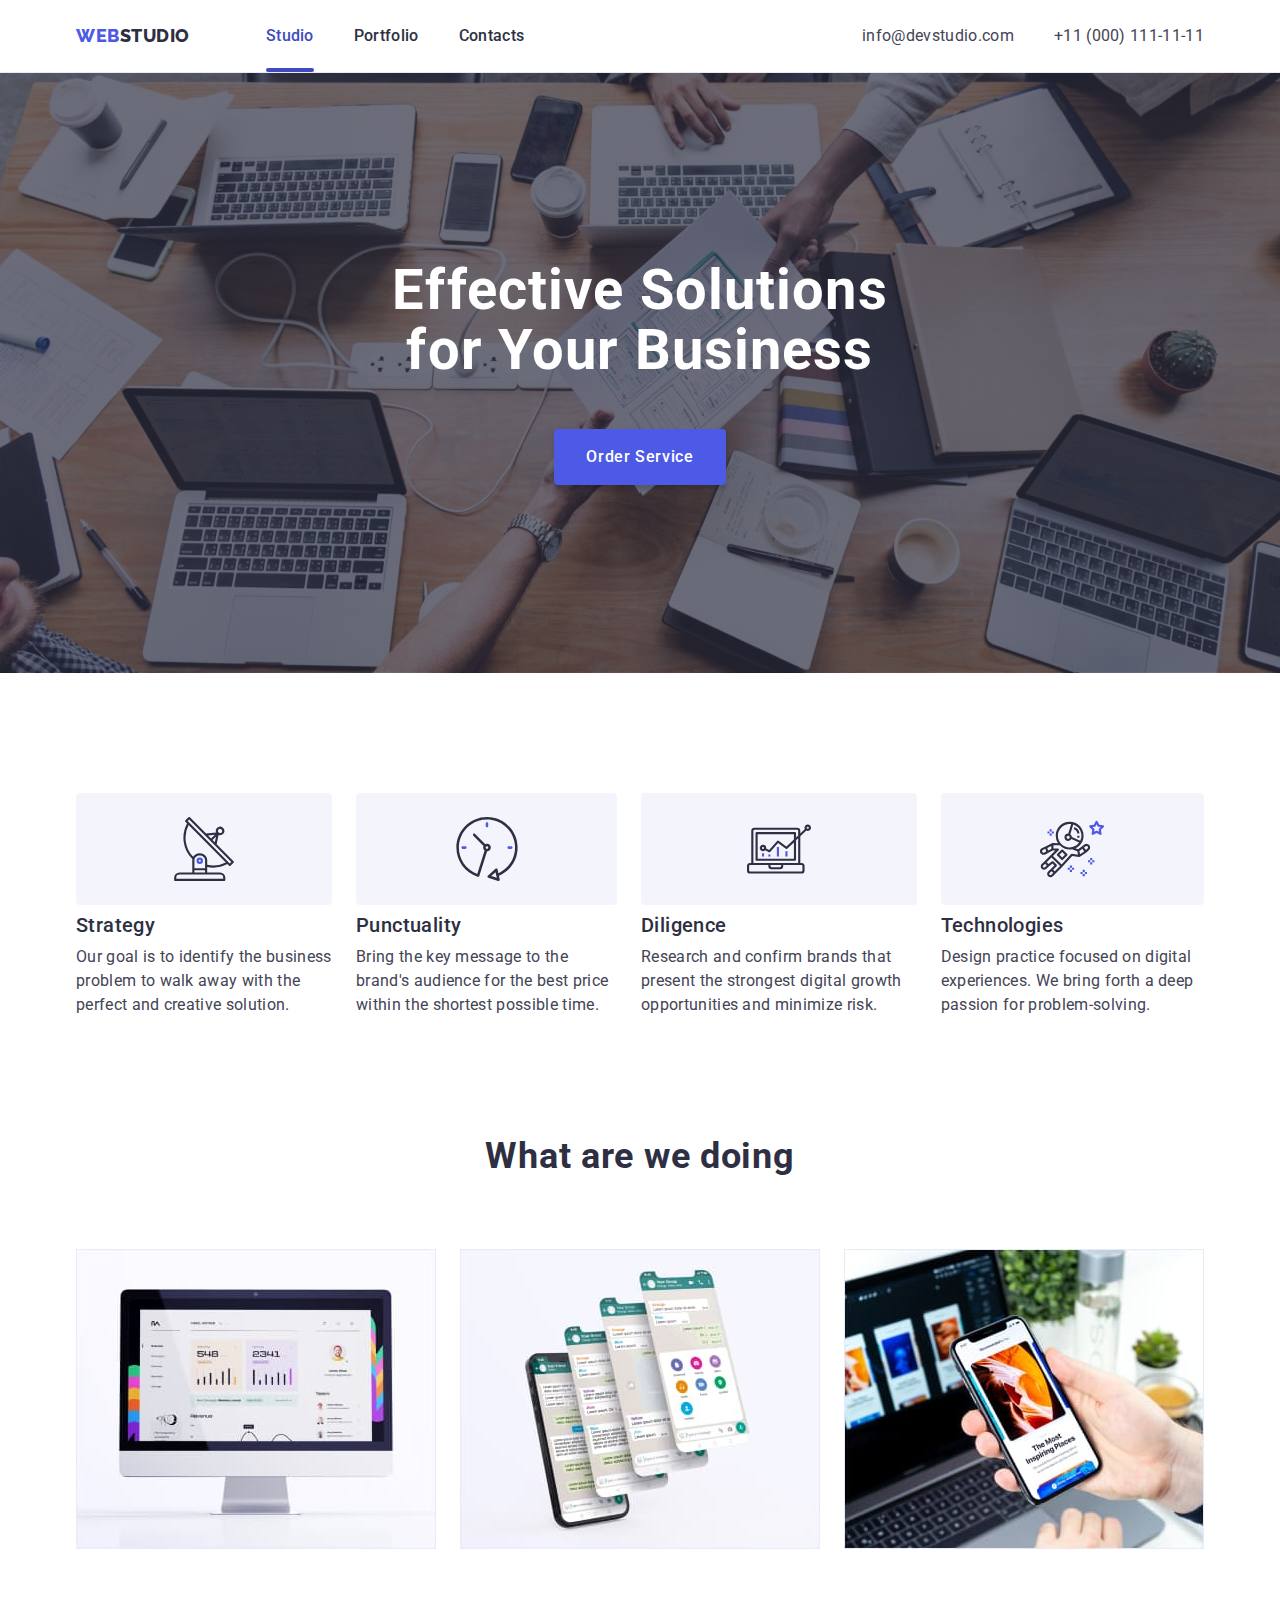
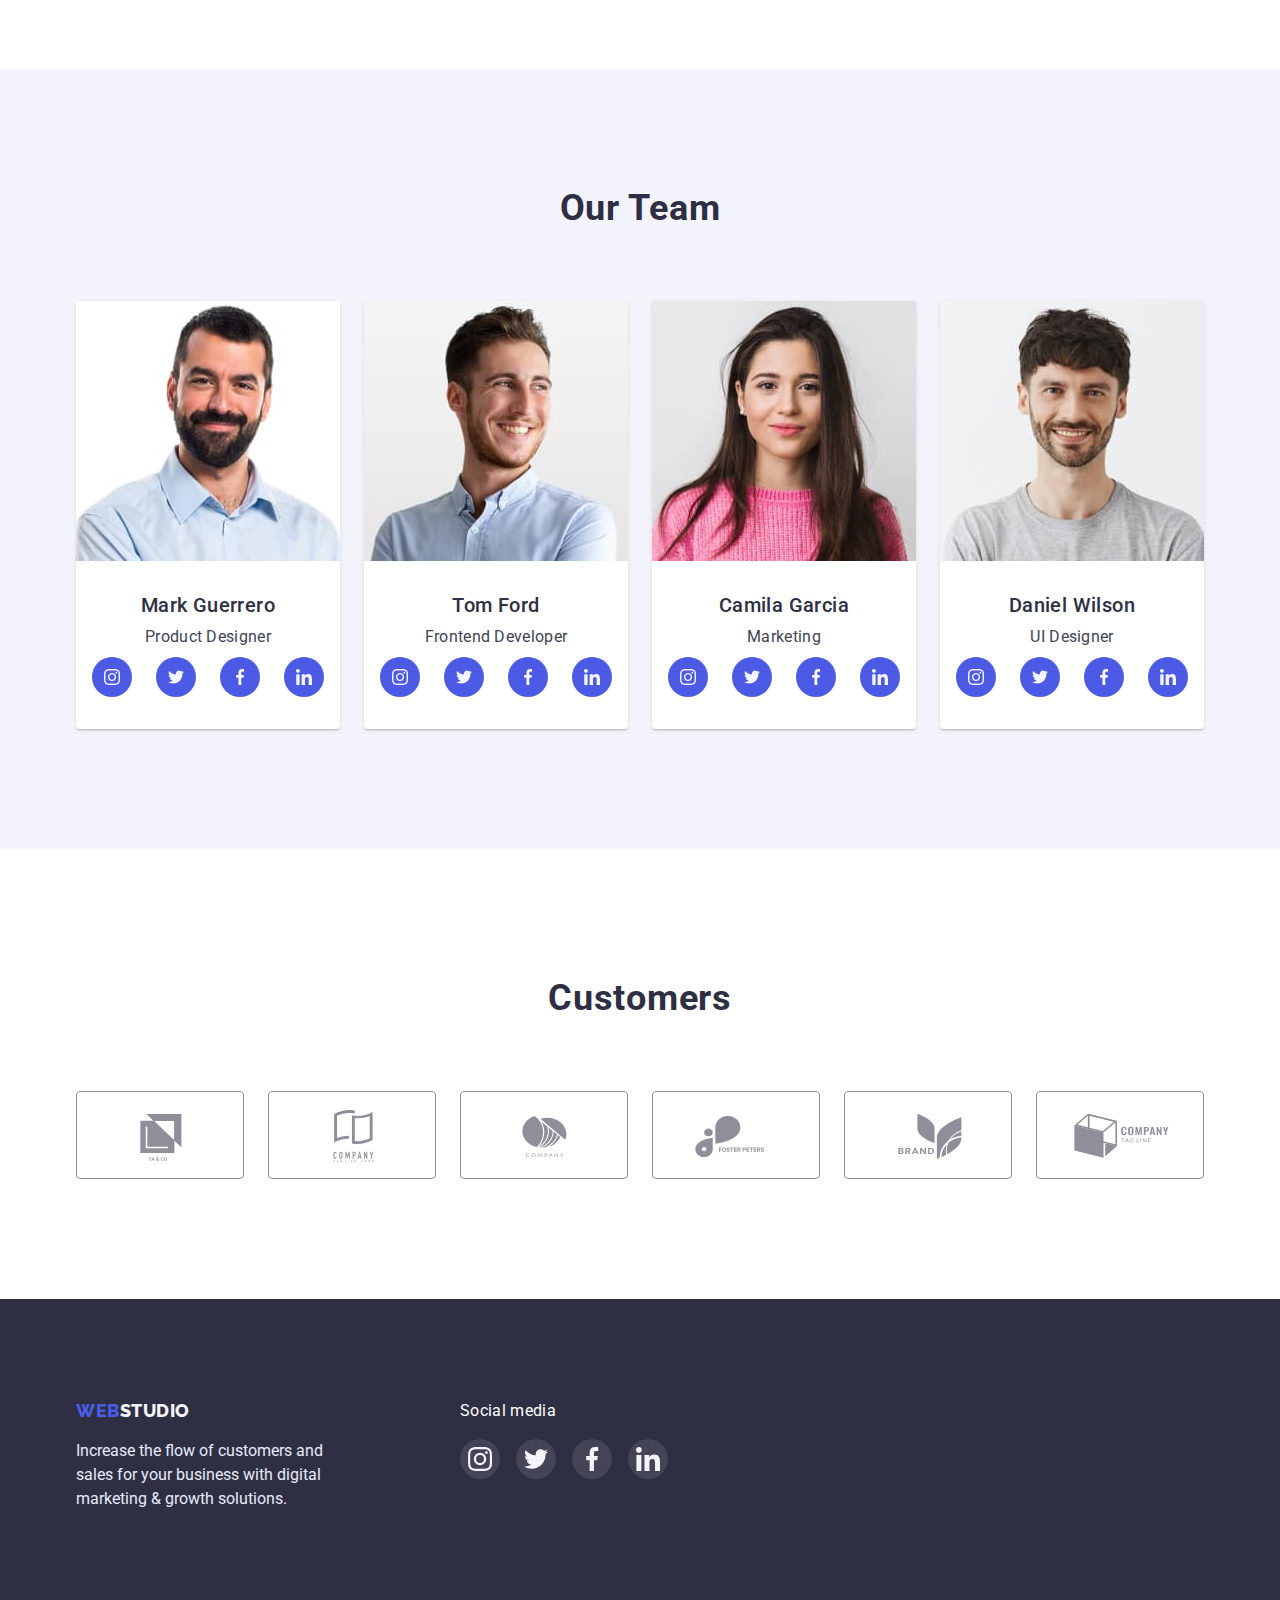
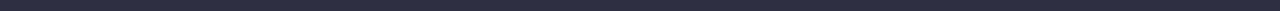
==== index.html @ c836941e "form" ====
<!DOCTYPE html>
<html lang="en">
  <head>
    <meta charset="UTF-8" />
    <meta http-equiv="X-UA-Compatible" content="IE=edge" />
    <meta name="viewport" content="width=device-width, initial-scale=1.0" />
    <title>Studio</title>
    <link rel="preconnect" href="https://fonts.googleapis.com" />
    <link rel="preconnect" href="https://fonts.gstatic.com" crossorigin />
    <link
      href="https://fonts.googleapis.com/css2?family=Raleway:wght@800&family=Roboto:wght@400;500;700;900&display=swap"
      rel="stylesheet"
    />
    <link
      rel="stylesheet"
      href="https://cdnjs.cloudflare.com/ajax/libs/modern-normalize/1.1.0/modern-normalize.min.css"
    />
    <link rel="stylesheet" href="./css/styles.css" />
  </head>
  <body>
    <!--Header-->
    <header class="page-header">
      <div class="nav-box container">
        <nav class="site-nav">
          <a href="./index.html" class="logo link"
            >Web<span class="logo-part">Studio</span></a
          >
          <ul class="nav-list list">
            <li class="nav-item">
              <a href="./index.html" class="nav-link active link">Studio</a>
            </li>
            <li class="nav-item">
              <a href="./portfolio.html" class="nav-link link">Portfolio</a>
            </li>
            <li class="nav-item">
              <a href="" class="nav-link link">Contacts</a>
            </li>
          </ul>
        </nav>
        <address class="adress-nav">
          <ul class="adress-list list">
            <li class="adress-item">
              <a href="mailto:info@devstudio.com" class="adress-link link"
                >info@devstudio.com</a
              >
            </li>
            <li class="adress-item">
              <a href="tel:+110001111111" class="adress-link link"
                >+11 (000) 111-11-11</a
              >
            </li>
          </ul>
        </address>
      </div>
    </header>
    <!--Main-->
    <main>
      <!--Hero-->
      <section class="hero-section">
        <div class="container">
          <h1 class="hero-title">Effective Solutions for Your Business</h1>
          <button data-modal-open type="button" class="hero-button">
            Order Service
          </button>
        </div>
      </section>
      <!--Our features-->
      <section class="features section">
        <div class="container">
          <h2 class="visually-hidden title">Our features</h2>
          <ul class="features-list list">
            <li class="features-item">
              <div class="features-box">
                <svg class="features-icon" width="64" height="64">
                  <use href="./images/icons.svg#icon-antenna"></use>
                </svg>
              </div>
              <h3 class="features-subtitle subtitle">Strategy</h3>
              <p class="features-text text">
                Our goal is to identify the business problem to walk away with
                the perfect and creative solution.
              </p>
            </li>
            <li class="features-item">
              <div class="features-box">
                <svg class="features-icon" width="64" height="64">
                  <use href="./images/icons.svg#icon-clock"></use>
                </svg>
              </div>
              <h3 class="features-subtitle subtitle">Punctuality</h3>
              <p class="features-text text">
                Bring the key message to the brand's audience for the best price
                within the shortest possible time.
              </p>
            </li>
            <li class="features-item">
              <div class="features-box">
                <svg class="features-icon" width="64" height="64">
                  <use href="./images/icons.svg#icon-diagram"></use>
                </svg>
              </div>
              <h3 class="features-subtitle subtitle">Diligence</h3>
              <p class="features-text text">
                Research and confirm brands that present the strongest digital
                growth opportunities and minimize risk.
              </p>
            </li>
            <li class="features-item">
              <div class="features-box">
                <svg class="features-icon" width="64" height="64">
                  <use href="./images/icons.svg#icon-astronaut"></use>
                </svg>
              </div>
              <h3 class="features-subtitle subtitle">Technologies</h3>
              <p class="features-text text">
                Design practice focused on digital experiences. We bring forth a
                deep passion for problem-solving.
              </p>
            </li>
          </ul>
        </div>
      </section>
      <!--What are we doing-->
      <section class="about section">
        <div class="container">
          <h2 class="about-title title">What are we doing</h2>
          <ul class="about-list list">
            <li class="about-item">
              <img
                src="./images/Rectangle71.jpg"
                alt="computer screen"
                width="360"
              />
            </li>
            <li class="about-item">
              <img
                src="./images/Rectangle71-2.jpg"
                alt="phone application"
                width="360"
              />
            </li>
            <li class="about-item">
              <img
                src="./images/Rectangle71-3.jpg"
                alt="iphone in hand"
                width="360"
              />
            </li>
          </ul>
        </div>
      </section>
      <!--Our team-->
      <section class="team section">
        <div class="container">
          <h2 class="team-title title">Our Team</h2>
          <ul class="team-list list">
            <li class="section-team-item">
              <img
                src="./images/img.jpg"
                alt="men in shirt with black hair"
                width="264"
              />
              <div class="team-description">
                <h3 class="team-subtitle subtitle">Mark Guerrero</h3>
                <p class="team-text text">Product Designer</p>
                <ul class="team-soc-list list">
                  <li class="team-soc-item">
                    <a href="" class="team-soc-link link">
                      <svg class="team-soc-icon" width="16" height="16">
                        <use href="./images/icons.svg#icon-instagram"></use>
                      </svg>
                    </a>
                  </li>
                  <li class="team-soc-item">
                    <a href="" class="team-soc-link link">
                      <svg class="team-soc-icon" width="16" height="16">
                        <use href="./images/icons.svg#icon-twitter"></use>
                      </svg>
                    </a>
                  </li>
                  <li class="team-soc-item">
                    <a href="" class="team-soc-link link">
                      <svg class="team-soc-icon" width="16" height="16">
                        <use href="./images/icons.svg#icon-facebook"></use>
                      </svg>
                    </a>
                  </li>
                  <li class="team-soc-item">
                    <a href="" class="team-soc-link link">
                      <svg class="team-soc-icon" width="16" height="16">
                        <use href="./images/icons.svg#icon-linkedin"></use>
                      </svg>
                    </a>
                  </li>
                </ul>
              </div>
            </li>
            <li class="section-team-item">
              <img
                src="./images/img-2.jpg"
                alt="men in shirt with brown hair"
                width="264"
              />
              <div class="team-description">
                <h3 class="team-subtitle subtitle">Tom Ford</h3>
                <p class="team-text text">Frontend Developer</p>
                <ul class="team-soc-list list">
                  <li class="team-soc-item">
                    <a href="" class="team-soc-link link">
                      <svg class="team-soc-icon" width="16" height="16">
                        <use href="./images/icons.svg#icon-instagram"></use>
                      </svg>
                    </a>
                  </li>
                  <li class="team-soc-item">
                    <a href="" class="team-soc-link link">
                      <svg class="team-soc-icon" width="16" height="16">
                        <use href="./images/icons.svg#icon-twitter"></use>
                      </svg>
                    </a>
                  </li>
                  <li class="team-soc-item">
                    <a href="" class="team-soc-link link">
                      <svg class="team-soc-icon" width="16" height="16">
                        <use href="./images/icons.svg#icon-facebook"></use>
                      </svg>
                    </a>
                  </li>
                  <li class="team-soc-item">
                    <a href="" class="team-soc-link link">
                      <svg class="team-soc-icon" width="16" height="16">
                        <use href="./images/icons.svg#icon-linkedin"></use>
                      </svg>
                    </a>
                  </li>
                </ul>
              </div>
            </li>
            <li class="section-team-item">
              <img
                src="./images/img-3.jpg"
                alt="women in pink with long brown hair"
                width="264"
              />
              <div class="team-description">
                <h3 class="team-subtitle subtitle">Camila Garcia</h3>
                <p class="team-text text">Marketing</p>
                <ul class="team-soc-list list">
                  <li class="team-soc-item">
                    <a href="" class="team-soc-link link">
                      <svg class="team-soc-icon" width="16" height="16">
                        <use href="./images/icons.svg#icon-instagram"></use>
                      </svg>
                    </a>
                  </li>
                  <li class="team-soc-item">
                    <a href="" class="team-soc-link link">
                      <svg class="team-soc-icon" width="16" height="16">
                        <use href="./images/icons.svg#icon-twitter"></use>
                      </svg>
                    </a>
                  </li>
                  <li class="team-soc-item">
                    <a href="" class="team-soc-link link">
                      <svg class="team-soc-icon" width="16" height="16">
                        <use href="./images/icons.svg#icon-facebook"></use>
                      </svg>
                    </a>
                  </li>
                  <li class="team-soc-item">
                    <a href="" class="team-soc-link link">
                      <svg class="team-soc-icon" width="16" height="16">
                        <use href="./images/icons.svg#icon-linkedin"></use>
                      </svg>
                    </a>
                  </li>
                </ul>
              </div>
            </li>
            <li class="section-team-item">
              <img
                src="./images/img-4.jpg"
                alt="men in t-shirt with black hair"
                width="264"
              />
              <div class="team-description">
                <h3 class="team-subtitle subtitle">Daniel Wilson</h3>
                <p class="team-text text">UI Designer</p>
                <ul class="team-soc-list list">
                  <li class="team-soc-item">
                    <a href="" class="team-soc-link link">
                      <svg class="team-soc-icon" width="16" height="16">
                        <use href="./images/icons.svg#icon-instagram"></use>
                      </svg>
                    </a>
                  </li>
                  <li class="team-soc-item">
                    <a href="" class="team-soc-link link">
                      <svg class="team-soc-icon" width="16" height="16">
                        <use href="./images/icons.svg#icon-twitter"></use>
                      </svg>
                    </a>
                  </li>
                  <li class="team-soc-item">
                    <a href="" class="team-soc-link link">
                      <svg class="team-soc-icon" width="16" height="16">
                        <use href="./images/icons.svg#icon-facebook"></use>
                      </svg>
                    </a>
                  </li>
                  <li class="team-soc-item">
                    <a href="" class="team-soc-link link">
                      <svg class="team-soc-icon" width="16" height="16">
                        <use href="./images/icons.svg#icon-linkedin"></use>
                      </svg>
                    </a>
                  </li>
                </ul>
              </div>
            </li>
          </ul>
        </div>
      </section>
      <section class="client section">
        <div class="container">
          <h2 class="client-title title">Customers</h2>
          <ul class="clien-list list">
            <li class="client-item">
              <a href="" class="client-link link">
                <svg class="client-icon" width="104" height="56">
                  <use href="./images/icons.svg#icon-Logo-1"></use>
                </svg>
              </a>
            </li>
            <li class="client-item">
              <a href="" class="client-link link">
                <svg class="client-icon" width="104" height="56">
                  <use href="./images/icons.svg#icon-Logo-2"></use>
                </svg>
              </a>
            </li>
            <li class="client-item">
              <a href="" class="client-link link">
                <svg class="client-icon" width="104" height="56">
                  <use href="./images/icons.svg#icon-Logo-3"></use>
                </svg>
              </a>
            </li>
            <li class="client-item">
              <a href="" class="client-link link">
                <svg class="client-icon" width="104" height="56">
                  <use href="./images/icons.svg#icon-Logo-4"></use>
                </svg>
              </a>
            </li>
            <li class="client-item">
              <a href="" class="client-link link">
                <svg class="client-icon" width="104" height="56">
                  <use href="./images/icons.svg#icon-Logo-5"></use>
                </svg>
              </a>
            </li>
            <li class="client-item">
              <a href="" class="client-link link">
                <svg class="client-icon" width="104" height="56">
                  <use href="./images/icons.svg#icon-Logo-6"></use>
                </svg>
              </a>
            </li>
          </ul>
        </div>
      </section>
    </main>
    <!--Footer-->
    <footer class="page-footer">
      <div class="container footer-wrap">
        <div class="footer">
          <a href="./index.html" class="logo link"
            >Web<span class="logo-part">Studio</span></a
          >
          <p class="footer-text">
            Increase the flow of customers and sales for your business with
            digital marketing & growth solutions.
          </p>
        </div>
        <div class="soc-media">
          <p class="soc-media-text">Social media</p>
          <ul class="soc-media-list list">
            <li class="soc-media-item">
              <a href="" class="soc-media-link link">
                <svg class="soc-media-icon" width="24" height="24">
                  <use href="./images/icons.svg#icon-instagram"></use>
                </svg>
              </a>
            </li>
            <li class="soc-media-item">
              <a href="" class="soc-media-link link">
                <svg class="soc-media-icon" width="24" height="24">
                  <use href="./images/icons.svg#icon-twitter"></use>
                </svg>
              </a>
            </li>
            <li class="soc-media-item">
              <a href="" class="soc-media-link link">
                <svg class="soc-media-icon" width="24" height="24">
                  <use href="./images/icons.svg#icon-facebook"></use>
                </svg>
              </a>
            </li>
            <li class="soc-media-item">
              <a href="" class="soc-media-link link">
                <svg class="soc-media-icon" width="24" height="24">
                  <use href="./images/icons.svg#icon-linkedin"></use>
                </svg>
              </a>
            </li>
          </ul>
        </div>
      </div>
    </footer>
    <div class="backdrop is-hidden" data-modal>
      <div class="modal">
        <button class="modal-closet-btn" type="button" data-modal-close>
          <svg class="modal-closet-btn-icon" width="8" height="8">
            <use href="./images/icons.svg#icon-close-modal"></use>
          </svg>
        </button>
        <p class="modal-title">Leave your contacts and we will call you back</p>
        <form class="modal-form">
          <label for="" class="modal-form-field">
            <span class="modal-form-input-des">Name</span>
            <span class="form-wrapper">
              <input
                type="text"
                name="user_name"
                class="modal-form-input"
                required
                pattern="^[a-zA-z]+"
                minlength="2"
              />
              <svg class="modal-form-icon" width="18" height="24">
                <use href="./images/icons.svg#icon-person-black"></use>
              </svg>
            </span>
          </label>
          <label for="" class="modal-form-field">
            <span class="modal-form-input-des">Phone</span>
            <span class="form-wrapper">
              <input
                type="tel"
                name="user_form"
                class="modal-form-input"
                required
                pattern="[0-9]{3}-[0-9]{3}-[0-9]{4}"
              />
              <svg class="modal-form-icon" width="18" height="24">
                <use href="./images/icons.svg#icon-phone-black"></use>
              </svg>
            </span>
          </label>
          <label for="" class="modal-form-field">
            <span class="modal-form-input-des">Email</span>
            <span class="form-wrapper">
              <input
                type="email"
                name="user_mail"
                class="modal-form-input"
                required
              />
              <svg class="modal-form-icon" width="18" height="24">
                <use href="./images/icons.svg#icon-email-black"></use>
              </svg>
            </span>
          </label>
          <label for="" class="modal-form-field">
            <span class="modal-form-input-des">Comment</span>
            <textarea
              class="modal-form-message"
              name="user_message"
              placeholder="Text input"
            ></textarea>
          </label>
          <input
            id="user-policy"
            type="checkbox"
            name="user_policy"
            class="modal-form-check visually-hidden"
          />
          <label class="modal-form-check-desc" for="user-policy">
            I accept the terms and conditions of the&nbsp;
            <a href="" class="modal-form-check-link">Privacy Policy</a>
          </label>
          <button class="modal-form-submit" type="submit">Send</button>
        </form>
      </div>
    </div>
    <script src="./modal.js"></script>
  </body>
</html>
---- css/styles.css ----
/* Variables */
:root{
    --hero-background-color: #2E2F42;
    --header-color: #2E2F42;
    --primary-text-color: #434455;
    --primary-background-color: #FFFFFF;
    --primary-btn-color: #4D5AE5;
    --hover-color:#404BBF;
    --success-color: #31D0AA;
    --logo-color: #4D5AE5;
    --accent-color:#E7E9FC;
}

/* Body */
body{
    background-color: var(--primary-background-color);
    color: var(--primary-text-color);
    font-family: Roboto, sans-serif;
    font-size: 16px;
}
img{
    display: block;
    max-width: 100%;
    height: auto;
}
.container{
    width: 100%;
    max-width: 1158px;
    padding-left: 15px;
    padding-right: 15px;
    margin-left: auto;
    margin-right: auto;
}
.list{
    list-style: none;
}
.link{
text-decoration: none;}

h1, h2, h3, h4, h5, h6, p{
margin: 0;
}
ul{
    margin: 0;
    padding-left: 0;
}

.section{
    padding-top: 120px;
    padding-bottom: 120px;
}

/* Logo */
.page-header{
    border-bottom: 1px solid #E7E9FC;
}

.logo {
    color: var(--logo-color);
    font-family: 'Raleway';
        font-weight: 800;
        font-size: 18px;
        line-height: 1.33;
        letter-spacing: 0.03em;
        text-transform: uppercase;
    
}

.logo-part {
    color:#2E2F42;
}

/* Site nav */
.nav-box.container{
    display: flex;
    align-items: center;
}

.nav-list{
    display: flex;
    margin-left: 76px;
}
.nav-item:not(:last-child){
    margin-right: 40px;
}
.adress-nav{
margin-left:auto ;
}

.adress-list {
    display: flex;
}

.adress-item:not(:last-child) {
    margin-right: 40px;
}

.site-nav{
    display: flex;
    align-items: center;
}
.nav-link {
    position: relative;
display: block;
padding-top: 24px;
padding-bottom: 24px;
transition: color 250ms cubic-bezier(0.4, 0, 0.2, 1);

    color: var(--header-color);
        font-weight: 500;
        line-height: 1.5;
        letter-spacing: 0.02em;
}
.nav-link.active{
color: var(--hover-color);
}

.active::after{
    display: inline-block;
    position: absolute;
    bottom: 0%;
    right: 0%;
  
    content: "";
    width: 100%;
    height: 4px;
       
     background-color: #404BBF;
            border-radius: 2px;
}

.adress-link {
    display: block;
        padding-top: 24px;
        padding-bottom: 24px;
        transition: color 250ms cubic-bezier(0.4, 0, 0.2, 1);

    color: var(--primary-text-color);
    line-height: 1.5;
        font-style: normal;
        letter-spacing: 0.02em;}

.nav-link:is(:hover, :focus),.adress-link:is(:hover, :focus){
    color: var(--hover-color);
}


/* Hero */
.hero-section{
    max-width: 1440px;
    margin: 0 auto;
    padding-top: 188px;
    padding-bottom: 188px;
    text-align: center;
    background-color: var(--hero-background-color);
    background-image: linear-gradient(rgba(46, 47, 66, 0.7),rgba(46, 47, 66, 0.7)), url(../images/hero-bg.jpg);
    background-repeat: no-repeat;
    background-size: cover;
   background-position: center;
}

.hero-title{
margin-bottom: 48px;
width: 496px;
margin-left: auto;
margin-right: auto;

color: #FFFFFF;
font-size: 56px;
    line-height: 1.07;
    letter-spacing: 0.02em;
}

.hero-button {
    display: inline-block;
border-radius: 4px;
padding: 16px 32px;
min-width: 169px;
text-align: center;
border: none;
cursor: pointer;
box-shadow: 0px 4px 4px rgba(0, 0, 0, 0.15);
transition: background-color 250ms cubic-bezier(0.4, 0, 0.2, 1);

    font-family: inherit;
    color: #FFFFFF;
    background-color:var(--primary-btn-color);
    font-weight: 500;
    font-size: 16px;
    line-height: 1.5;
    letter-spacing: 0.04em;

}

.hero-button:is(:hover,:focus){
    background-color: var(--hover-color);
}
 /* < -Our features-> */
 .features-list{
    display: flex;
 }
 
 .features-item{
    width: calc((100%-72px)/4);
    margin-right: 24px;
 }
.features-item:last-child{
    margin-right: 0px;
}

.features-box{
    display: flex;
    justify-content: center;
    align-items: center;
    height: 112px;
    margin-bottom:8px;

    background-color: #F4F4FD;
    border-radius: 4px;
}

.title{
color: var(--header-color);
    font-size: 36px;
    line-height: 1.11;
    letter-spacing: 0.02em;
    margin-bottom: 72px;
    text-align: center;
}
.subtitle{
margin-bottom: 8px;

color: var(--header-color);
font-size:20px;
line-height: 1.2;
letter-spacing: 0.02em;
font-weight: 500;
}

.text{
    color: var(--primary-text-color);
        line-height:1.5;
        letter-spacing: 0.02em;
}

.visually-hidden {
    position: absolute;
    white-space: nowrap;
    width: 1px;
    height: 1px;
    overflow: hidden;
    border: 0;
    padding: 0;
    clip: rect(0 0 0 0);
    clip-path: inset(50%);
    margin: -1px;
}

/* About us */

.about-title{
    margin-bottom: 72px;
}
.about.section{
    padding-top: 0px;
}

.about-list {
    display: flex;
}

.about-item {
    width: calc((100%-48px)/3);
    margin-right: 24px;
}

.about-item:last-child {
    margin-right: 0px;
}


/* Our team */
.team{
    background-color: #F4F4FD;
}
.section-team-item{
width: calc((100%-72px)/4);
margin-right: 24px;

background-color: var(--primary-background-color);
box-shadow: 0px 1px 6px rgba(46, 47, 66, 0.08), 0px 1px 1px rgba(46, 47, 66, 0.16), 0px 2px 1px rgba(46, 47, 66, 0.08);
border-radius: 0px 0px 4px 4px;
}
 .team-list {
     display: flex;
 }

 .section-team-item:last-child{
     margin-right: 0px;}

   .team-description{
    padding-top: 32px;
    padding-bottom: 32px;
    padding-left: 16px;
    padding-right: 16px;
   }

.team-subtitle{
        text-align: center;
        margin-bottom: 8px;
    }
     
.team-text{
      text-align: center;
      margin-bottom: 8px;
         }

.team-soc-list {
    display: flex;
    justify-content: center;
    gap: 24px;
}

.team-soc-item {
    width: 40px;
    height: 40px;
}

.team-soc-link {
    display: flex;
    justify-content: center;
    align-items: center;
    background-color: #4D5AE5;
    transition: background-color 250ms cubic-bezier(0.4, 0, 0.2, 1);
    
    width: 100%;
    height: 100%;
    border-radius: 50%;
}

.team-soc-link:is(:hover,:focus){
    background-color: var(--hover-color);
}

.team-soc-icon{
    fill: #F4F4FD;;
}

   /* Customers      */

   .client.section {
       padding-top: 130px;
   }

   .client-title {
    margin-bottom: 72px;
   }

   .clien-list{
    display: flex;
    gap: 24px;
   }

   .client-item{
    width: 168px;
    height: 88px;
   }

   .client-link{
    border-radius: 4px;
        display: flex;
        align-items: center;
        justify-content: center;
        transition: border-color 250ms cubic-bezier(0.4, 0, 0.2, 1), color 250ms cubic-bezier(0.4, 0, 0.2, 1);

    width: 100%;
    height: 100%;
    color: #8E8F99;
    border: 1px solid #8E8F99;  
   }

.client-link:is(:hover, :focus){
    border-color: var(--hover-color);
    color: var(--hover-color);
}

.client-icon{
    fill: currentColor;
}


/* footer */
.page-footer{
padding-top: 100px;
padding-bottom: 100px;

background: #2E2F42;
}

.page-footer .logo-part{
    color: #F4F4FD;
}
.footer-text {
margin-top: 16px;
width: 264px;

    color: var(--accent-color);
    line-height: 1.5;}

 .footer-wrap{
    display: flex;
 }
.footer{
    margin-right: 120px;
}
.soc-media-text{
    margin-bottom: 16px;
line-height: 1.5;
letter-spacing: 0.02em;
color: #FFFFFF;
}
.soc-media-list{
    display: flex;
    gap: 16px;
    display: flex;
    justify-content: center;
}

.soc-media-item{
 width: 40px;
    height: 40px;
}
.soc-media-link{
width: 100%;
    height: 100%;
    border-radius: 50%;
    display: flex;
    justify-content: center;
    align-items: center;
transition: background-color 250ms cubic-bezier(0.4, 0, 0.2, 1);

    background-color: rgba(255, 255, 255, 0.1);
    color: #F4F4FD;
}
.soc-media-icon{
fill:currentColor
}

.soc-media-link:is(:hover,:focus){
    background-color: #31D0AA;
}


    /* Portfolio */
.portfolio-nav{
    display: flex;
    justify-content: center;
    margin-bottom: 72px;
}
.portfolio-item+ .portfolio-item{
    margin-left: 24px;
}
    
.filter-btn{
    display: inline-block;
        border-radius: 4px;
        padding: 12px 24px;
        text-align: center;
        border: 1px solid #E7E9FC;
        cursor: pointer;
        transition: color 250ms cubic-bezier(0.4, 0, 0.2, 1), border-color 250ms cubic-bezier(0.4, 0, 0.2, 1), background-color 250ms cubic-bezier(0.4, 0, 0.2, 1), box-shadow 250ms cubic-bezier(0.4, 0, 0.2, 1);
        
        

        font-family: inherit;
        color: var(--primary-btn-color);
        background-color: var(--accent-color);
        font-weight: 500;
        font-size: 16px;
        line-height: 1.5;
        text-align: center;
        letter-spacing: 0.04em;
    }

    .filter-btn:hover,
    .filter-btn:focus {
        color: #FFFFFF;
        background-color: var(--hover-color);
        border-color: transparent;

        box-shadow: 0px 3px 1px rgba(0, 0, 0, 0.1), 0px 2px 1px rgba(0, 0, 0, 0.08), 0px 2px 2px rgba(0, 0, 0, 0.12);
    }

/* < !--Galaery of works--> */
.portfolio-link {
display: block;
transition: box-shadow 250ms cubic-bezier(0.4, 0, 0.2, 1);


    color: var(--primary-text-color);
    box-shadow: 0px 1px 6px rgba(46, 47, 66, 0.08);
}


.portfolio-link:is(:hover, :focus) {
    box-shadow: 0px 1px 6px rgba(46, 47, 66, 0.08), 0px 1px 1px rgba(46, 47, 66, 0.16), 0px 2px 1px rgba(46, 47, 66, 0.08);
}

.gallery-list {
    display: flex;
    flex-wrap: wrap;
}

.gallery-item{
    width: calc((100% - 48px)/3);;
    margin-right: 24px;
    margin-bottom: 48px;
}

.gallery-item:nth-child(3n){
    margin-right: 0px;}

.gallery-item:nth-last-child(-n + 3){
            margin-bottom: 0px;
}


.portfolio-description{
padding-top: 32px;
padding-bottom: 32px;
padding-left: 16px;
padding-right: 16px;
border: 1px solid #E7E9FC;
border-top: none;

}

.portfolio-subtitle {
    margin-bottom: 8px;
}

.overlay {
    position: absolute;
    left: 0;
    top: 0;
    widows: 100%;
    height: 100%;
    overflow: auto;
    transform: translate(0%, 100%);
    transition: transform 250ms cubic-bezier(0.4, 0, 0.2, 1);

    padding-top: 60px;
    padding-right: 32px;
    padding-left: 32px;

    color: #F4F4FD;
    background-color: #4D5AE5;
    opacity: 1;
}

.portfolio-wrap{
position: relative;
overflow: hidden;
}
.portfolio-link:is(:hover,:focus) .overlay{
    transform: translate(0%, 0%);
}

/*================================ BACKDROP ===============================*/
.backdrop {
    position: fixed;
    z-index: 100;
    top: 0;
    left: 0;
    width: 100%;
    height: 100%;
    transition: opacity 250ms cubic-bezier(0.4, 0, 0.2, 1), visibility 250ms cubic-bezier(0.4, 0, 0.2, 1);

    background-color: rgba(46, 47, 66, 0.4);
}

.backdrop.is-hidden{
opacity: 0;
visibility: hidden;
pointer-events: none;
}

.modal {
    position: absolute;
    width: 408px;
    height: 576px;
    top: 50%;
    left: 50%;
    transform: translate(-50%, -50%);

    padding: 72px 24px 24px 24px;

    background: #FCFCFC;
    box-shadow: 0px 1px 1px rgba(0, 0, 0, 0.14), 0px 1px 3px rgba(0, 0, 0, 0.12), 0px 2px 1px rgba(0, 0, 0, 0.2);
    border-radius: 4px;
}

.modal-closet-btn {
    position: absolute;
    top: 24px;
    right: 24px;
    display: flex;
    justify-content: center;
    align-items: center;
    transition: border 250ms cubic-bezier(0.4, 0, 0.2, 1), background-color 250ms cubic-bezier(0.4, 0, 0.2, 1);
width: 24px;
height: 24px;
border-radius: 50%;
padding: 0;

background-color: #E7E9FC;
    border: 1px solid rgba(0, 0, 0, 0.1);
    cursor: pointer; 
}
.modal-closet-btn-icon{
transition: fill 250ms cubic-bezier(0.4, 0, 0.2, 1);
}

.modal-closet-btn:is(:hover,:focus){
    border: transparent;
    background-color: var(--hover-color);
}
.modal-closet-btn:is(:hover, :focus) .modal-closet-btn-icon {
    fill: #FFFFFF;
}



/*================================ Modal window ===============================*/

.modal-title {
margin-bottom: 6px;

font-weight: 500;
font-size: 16px;
line-height: 1.5;
text-align: center;
letter-spacing: 0.02em;
color: var(--header-color);
}

.modal-form {
    display: flex;
    flex-direction: column;
}

.modal-form-field {
    margin-bottom: 8px;
}
.modal-form-input-des {
   display: block; 
margin-bottom: 4px;

    font-size: 12px;
    line-height: 1.33;
    letter-spacing: 0.04em;
    color: #8E8F99;
}

.modal-form-input {
    width: 100%;
    height: 40px;
    padding-left: 38px;
    transition: border-color 250ms cubic-bezier(0.4, 0, 0.2, 1);

    line-height: 1.33;
    letter-spacing: 0.04em;
     color: #000000;
    border: 1px solid rgba(33, 33, 33, 0.2);
border-radius: 4px;
}
.modal-form-input:focus{
    outline: none;
    border-color: #4D5AE5;
}
.modal-form-input:focus + .modal-form-icon{
    fill: #4D5AE5;
}

.form-wrapper{
    display: block;
position: relative;
}

.modal-form-icon{
position: absolute;
top: 50%;
left: 6px;
transform: translate(0%, -50%);
transition: fill 250ms cubic-bezier(0.4, 0, 0.2, 1);
}

.modal-form-message {
    resize: none;
    width: 100%;
    height: 120px;
    transition: fill 250ms cubic-bezier(0.4, 0, 0.2, 1);

padding-top: 8px;    
padding-left: 6px;
padding-right: 6px;
padding-bottom: 8px;
    border: 1px solid rgba(33, 33, 33, 0.2);
        border-radius: 4px;
}

.modal-form-message:focus{
    outline: none;
    border-color: #4D5AE5;
}

.modal-form-message::placeholder{
    font-size: 12px;
    line-height: 1.33;
    letter-spacing: 0.04em;
    
    color: rgba(117, 117, 117, 0.5);
}
.modal-form-check:checked + .modal-form-check-desc::before {
    background-image: url(../images/Vector.svg);
    background-repeat: no-repeat;
    background-position: center;
    background-color: #404BBF;
}


.modal-form-check-desc::before {
    width: 16px;
    height: 16px;
    display: block;
    cursor: pointer;
    margin-right: 8px;

    border: 1.25px solid #2E2F42;
    border-radius: 2px;
content: "";
}

.modal-form-check-desc{
    display: flex;
    align-items: center;
    margin-bottom: 24px;

font-size: 12px;
    line-height: 1.33;
    letter-spacing: 0.04em;

    color: #757575;
}

.modal-form-check-link{
    font-size: 12px;
        line-height: 1.33;
        letter-spacing: 0.04em;
    
        color: #4D5AE5;
}

.modal-form-submit {
    align-self: center;
    border-radius: 4px;
    padding: 16px 32px;
    min-width: 169px;
    text-align: center;
    margin: 0 auto;
    border: none;
    cursor: pointer;
    box-shadow: 0px 4px 4px rgba(0, 0, 0, 0.15);
    transition: background-color 250ms cubic-bezier(0.4, 0, 0.2, 1);

    font-family: inherit;
    color: #FFFFFF;
    background-color: var(--primary-btn-color);
    font-weight: 500;
    font-size: 16px;
    line-height: 1.5;
    letter-spacing: 0.04em;

}

.modal-form-submit:is(:hover, :focus) {
    background-color: var(--hover-color);}
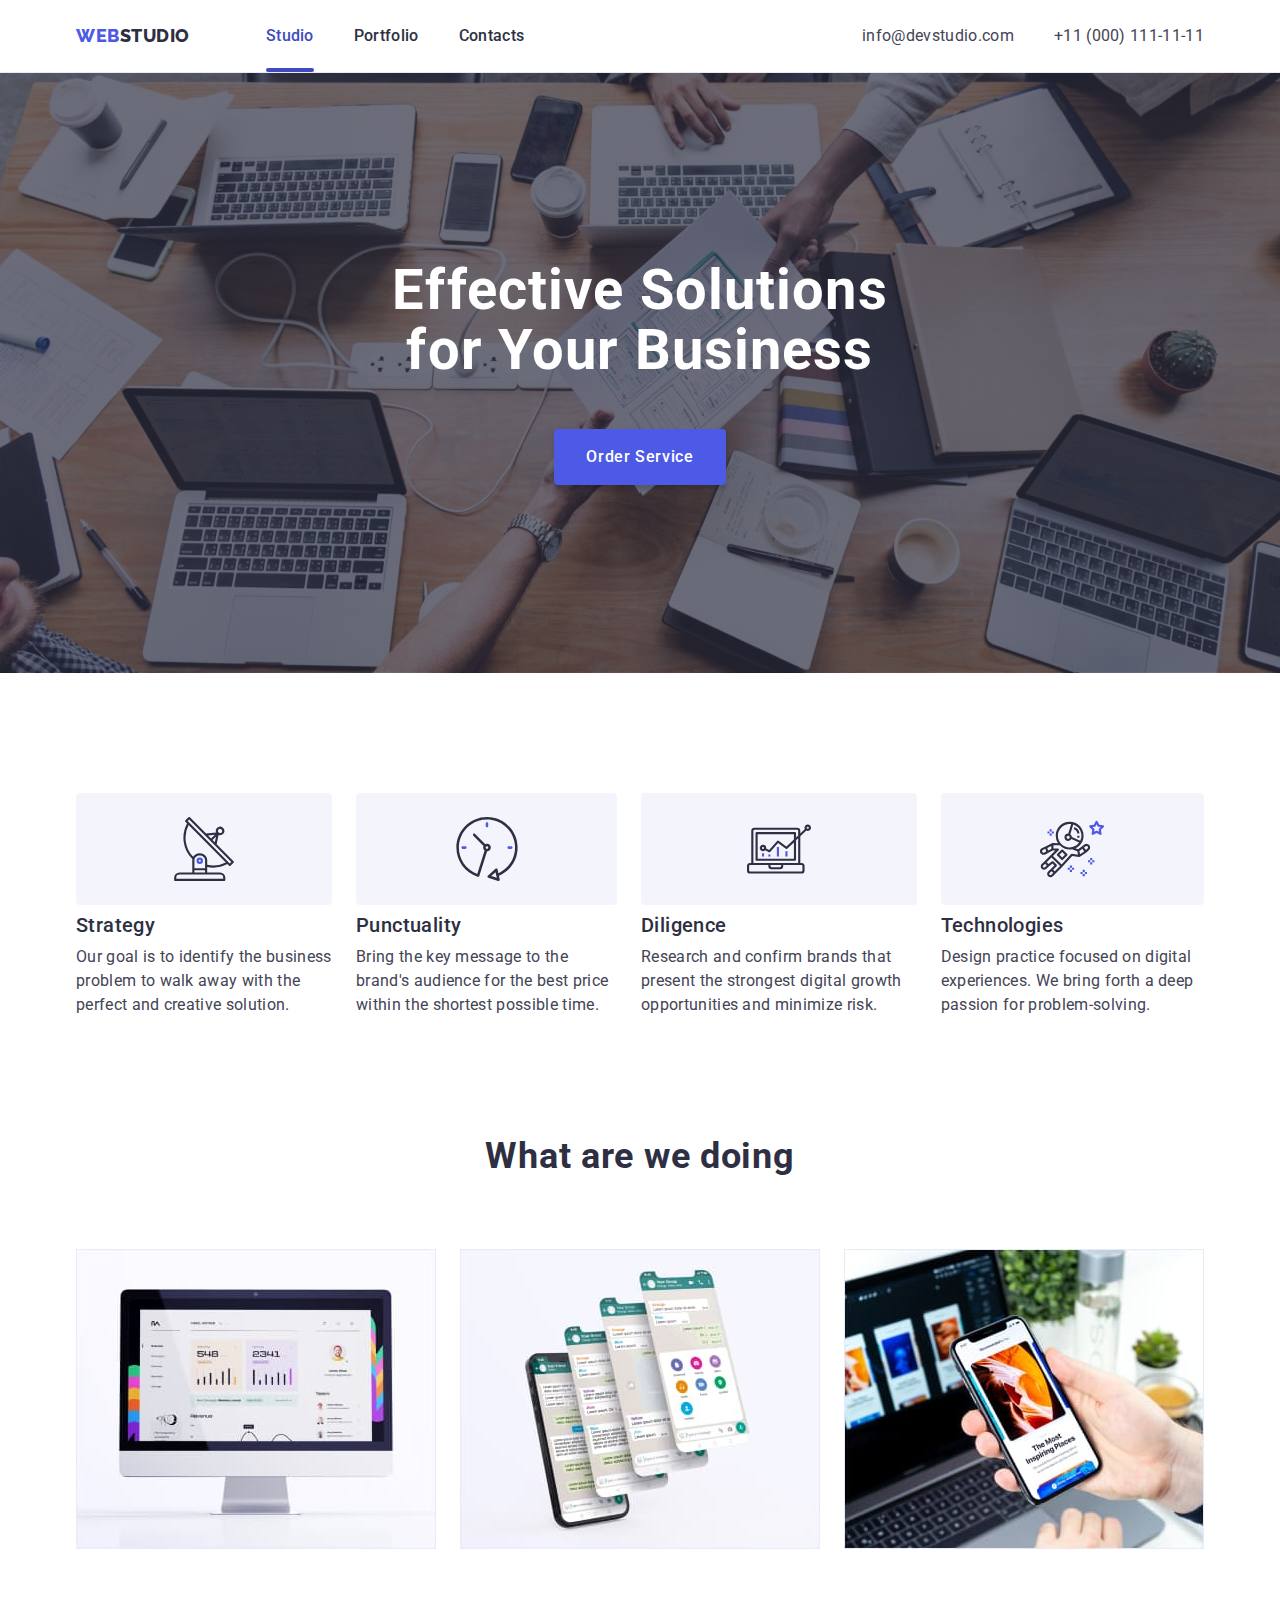
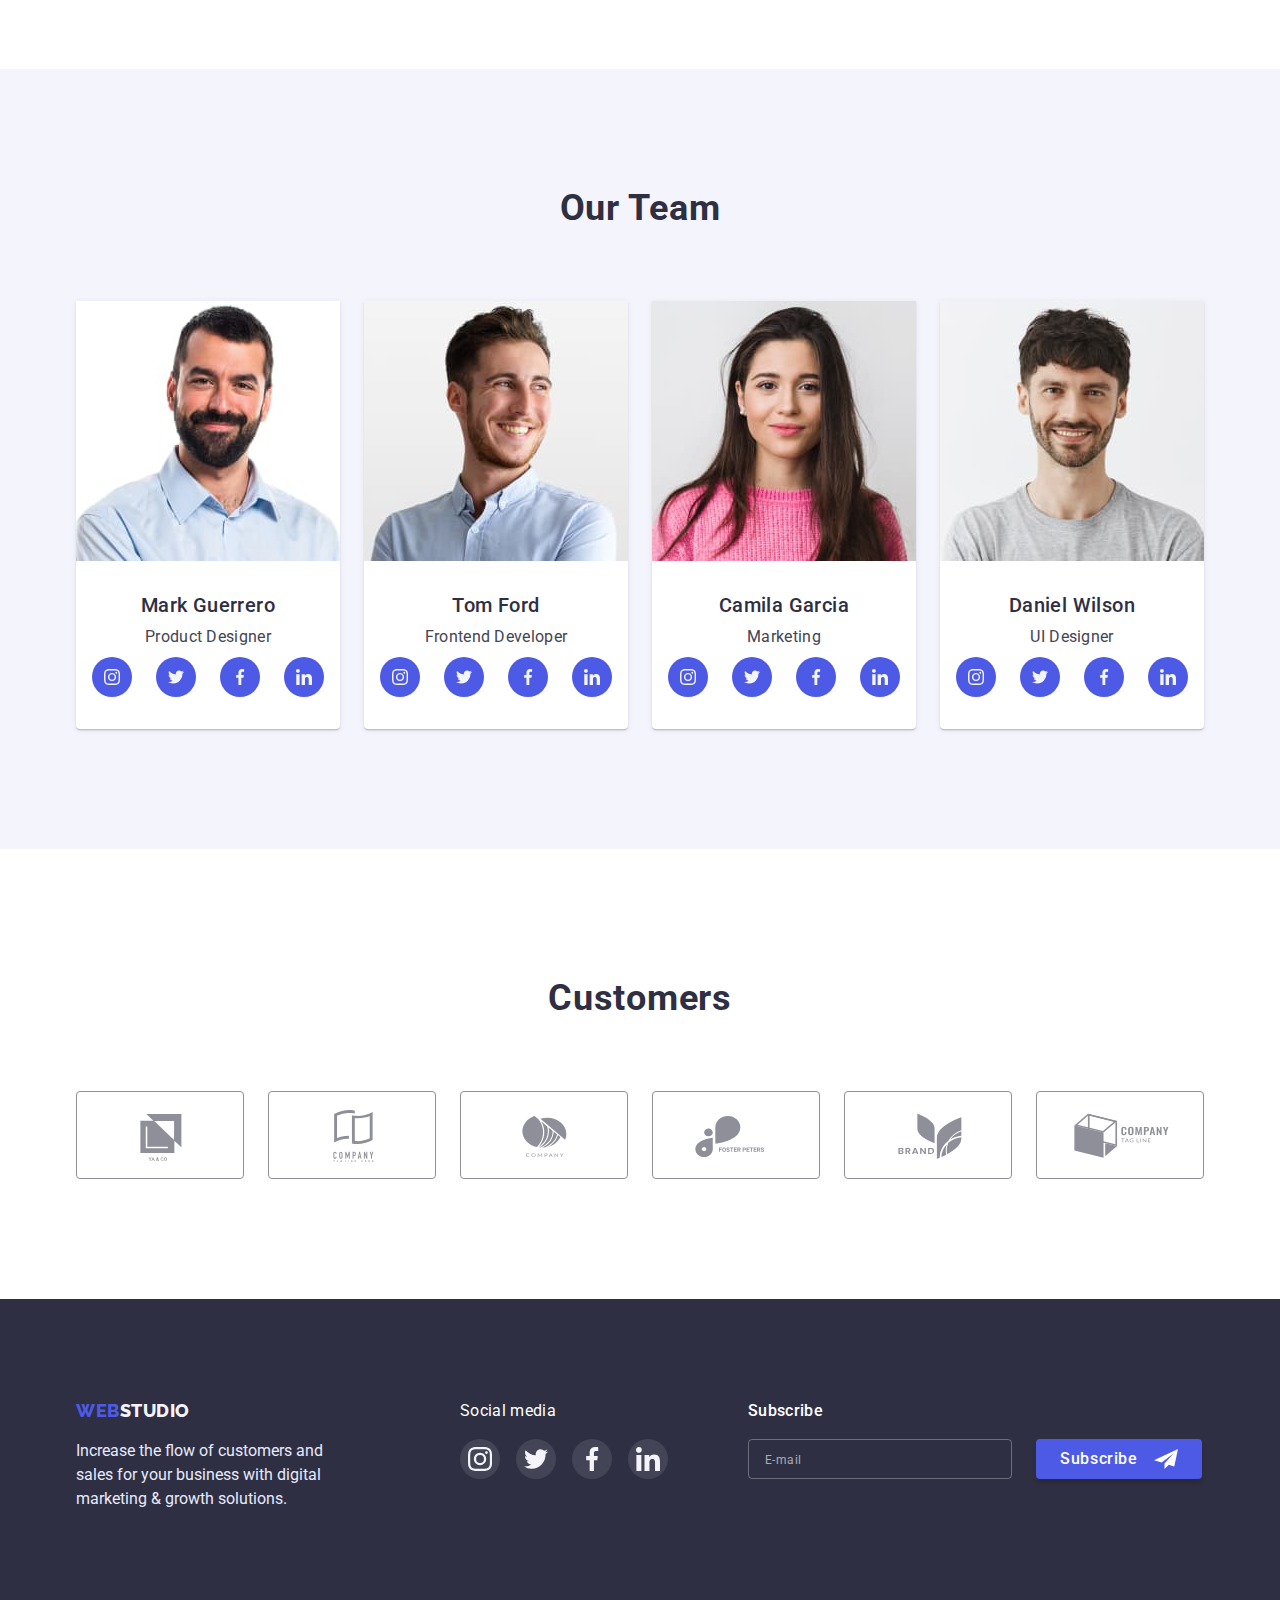
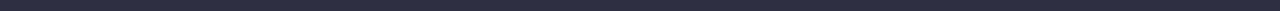
==== commit 21823e17: "addd subscribe form" ====
--- a/index.html
+++ b/index.html
@@ -416,6 +416,29 @@
             </li>
           </ul>
         </div>
+        <div class="subscribe-form">
+          <form class="subscribe-form">
+            <label for="email" class="subscribe-form-field"
+              ><span class="subscribe-form-input-des">Subscribe</span></label
+            >
+            <div class="subscribe-wrap">
+              <input
+                id="email"
+                type="email"
+                name="user_mail"
+                class="subscribe-form-input"
+                required
+                placeholder="E-mail"
+              />
+              <button class="subscribe-form-submit" type="submit">
+                Subscribe
+                <svg class="subscribe-form-icon" width="24" height="24">
+                  <use href="./images/icons.svg#icon-subscribe"></use>
+                </svg>
+              </button>
+            </div>
+          </form>
+        </div>
       </div>
     </footer>
     <div class="backdrop is-hidden" data-modal>
@@ -427,7 +450,7 @@
         </button>
         <p class="modal-title">Leave your contacts and we will call you back</p>
         <form class="modal-form">
-          <label for="" class="modal-form-field">
+          <label class="modal-form-field">
             <span class="modal-form-input-des">Name</span>
             <span class="form-wrapper">
               <input
@@ -443,7 +466,7 @@
               </svg>
             </span>
           </label>
-          <label for="" class="modal-form-field">
+          <label class="modal-form-field">
             <span class="modal-form-input-des">Phone</span>
             <span class="form-wrapper">
               <input
@@ -458,7 +481,7 @@
               </svg>
             </span>
           </label>
-          <label for="" class="modal-form-field">
+          <label class="modal-form-field">
             <span class="modal-form-input-des">Email</span>
             <span class="form-wrapper">
               <input
@@ -472,7 +495,7 @@
               </svg>
             </span>
           </label>
-          <label for="" class="modal-form-field">
+          <label class="modal-form-field">
             <span class="modal-form-input-des">Comment</span>
             <textarea
               class="modal-form-message"
--- a/css/styles.css
+++ b/css/styles.css
@@ -413,6 +413,9 @@
 .footer{
     margin-right: 120px;
 }
+.soc-media{
+    margin-right: 80px;
+}
 .soc-media-text{
     margin-bottom: 16px;
 line-height: 1.5;
@@ -450,6 +453,81 @@
     background-color: #31D0AA;
 }
 
+.subscribe-wrap{
+    display: flex;
+        gap: 24px;
+}
+.subscribe-form-field {
+    display: flex;
+    flex-direction: column;
+}
+
+.subscribe-form-input-des {
+    margin-bottom: 16px;
+    line-height: 1.5;
+    font-weight: 500;
+        letter-spacing: 0.02em;
+        color: #FFFFFF;
+}
+
+
+.subscribe-form-input {
+    width: 264px;
+    height: 40px;
+    padding-left: 16px;
+    padding-top: 8px;
+    padding-bottom: 8px;
+    padding-right: 6px;
+    transition: border-color 250ms cubic-bezier(0.4, 0, 0.2, 1);
+    
+    line-height: 1.33;
+        letter-spacing: 0.04em;
+        color: #FFFFFF;
+        background-color: transparent;
+    border: 1px solid rgba(255, 255, 255, 0.3);
+    border-radius: 4px;
+}
+.subscribe-form-input::placeholder {
+    font-size: 12px;
+    line-height: 2;
+    letter-spacing: 0.04em;
+    color: rgba(255, 255, 255, 0.6);
+}
+.subscribe-form-input:focus {
+    outline: none;
+    border-color:#4D5AE5;
+}
+
+.subscribe-form-submit {
+    display: flex;
+        align-items: center;
+        justify-content: center;
+        gap: 16px;
+align-self: center;
+
+    border-radius: 4px;
+    padding: 8px 24px;
+    min-width: 165px;
+    border: none;
+    cursor: pointer;
+    box-shadow: 0px 4px 4px rgba(0, 0, 0, 0.15);
+    transition: background-color 250ms cubic-bezier(0.4, 0, 0.2, 1);
+
+    font-family: inherit;
+    color: #FFFFFF;
+    background-color: var(--primary-btn-color);
+    font-weight: 500;
+    font-size: 16px;
+    line-height: 1.5;
+    letter-spacing: 0.04em;
+}
+.subscribe-form-icon{
+    fill: #FFFFFF;
+}
+
+.subscribe-form-submit:is(:hover, :focus) {
+    background-color: var(--hover-color);
+}
 
     /* Portfolio */
 .portfolio-nav{
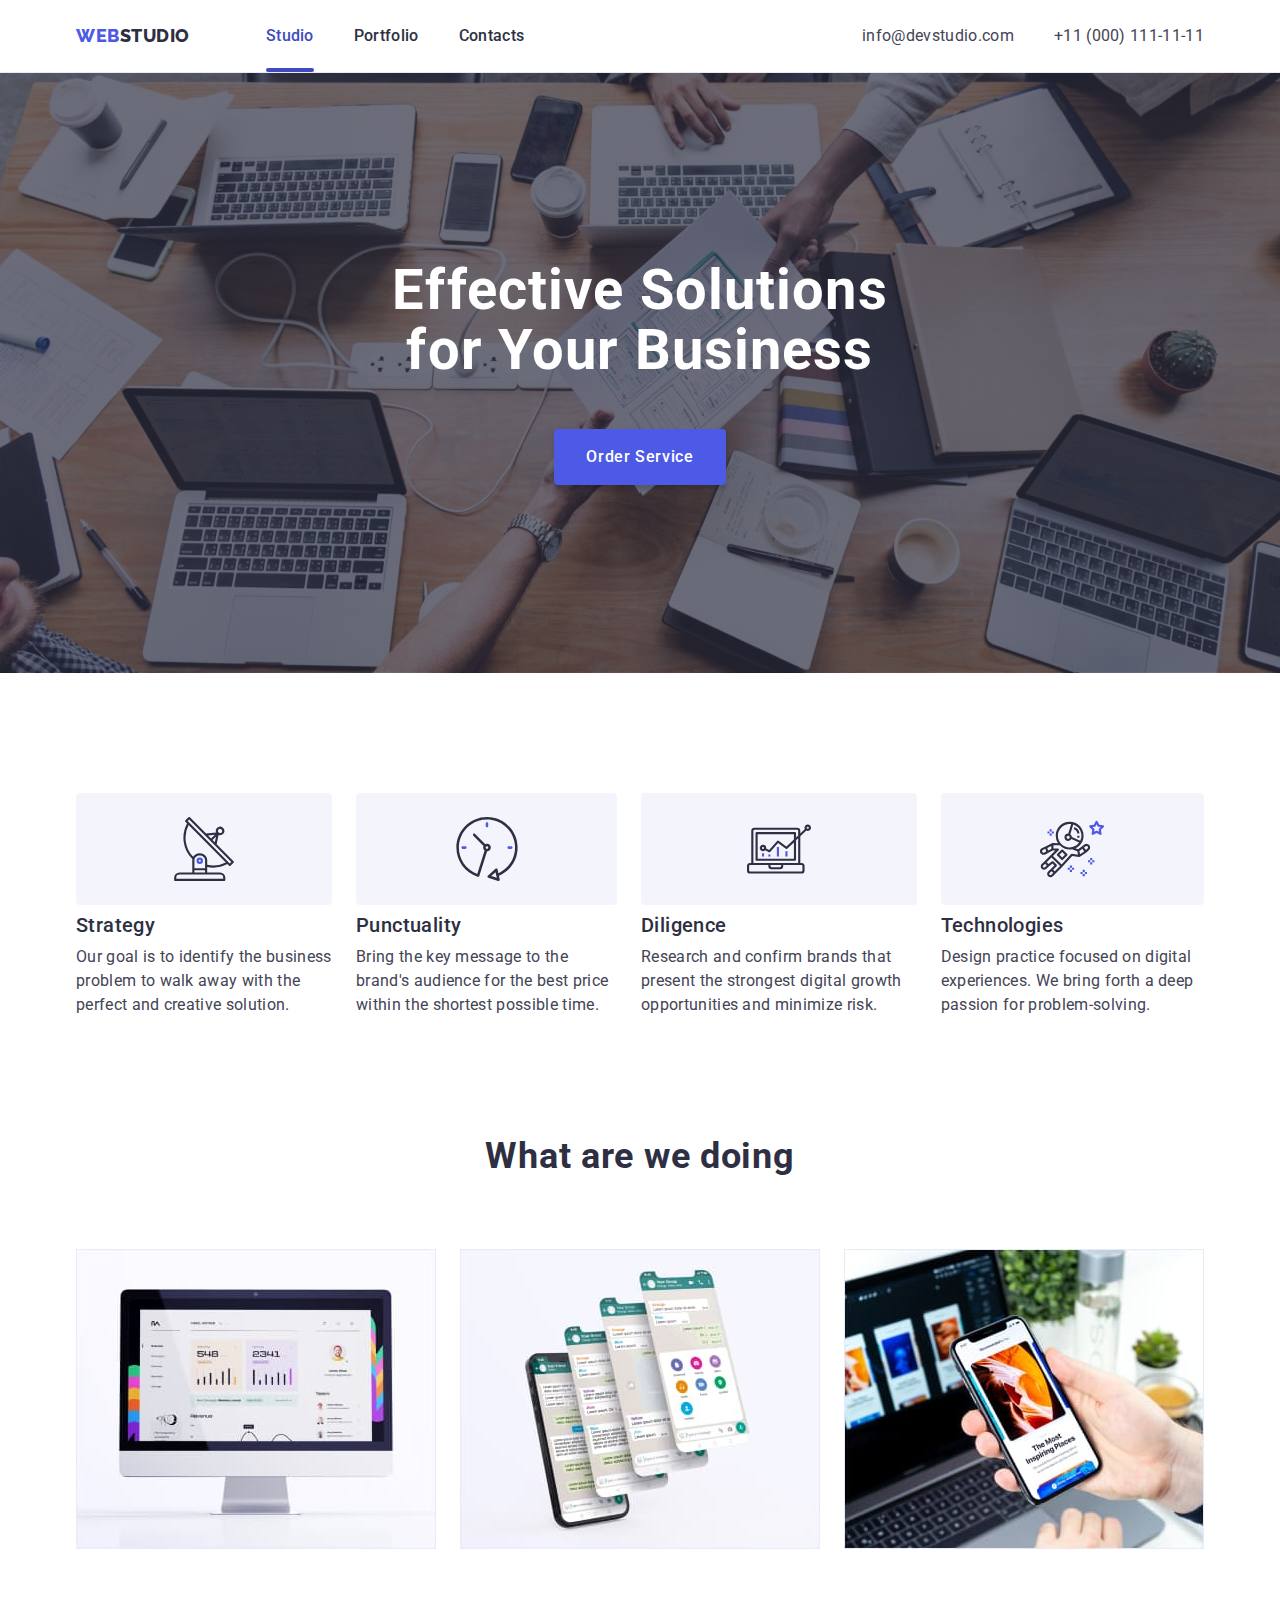
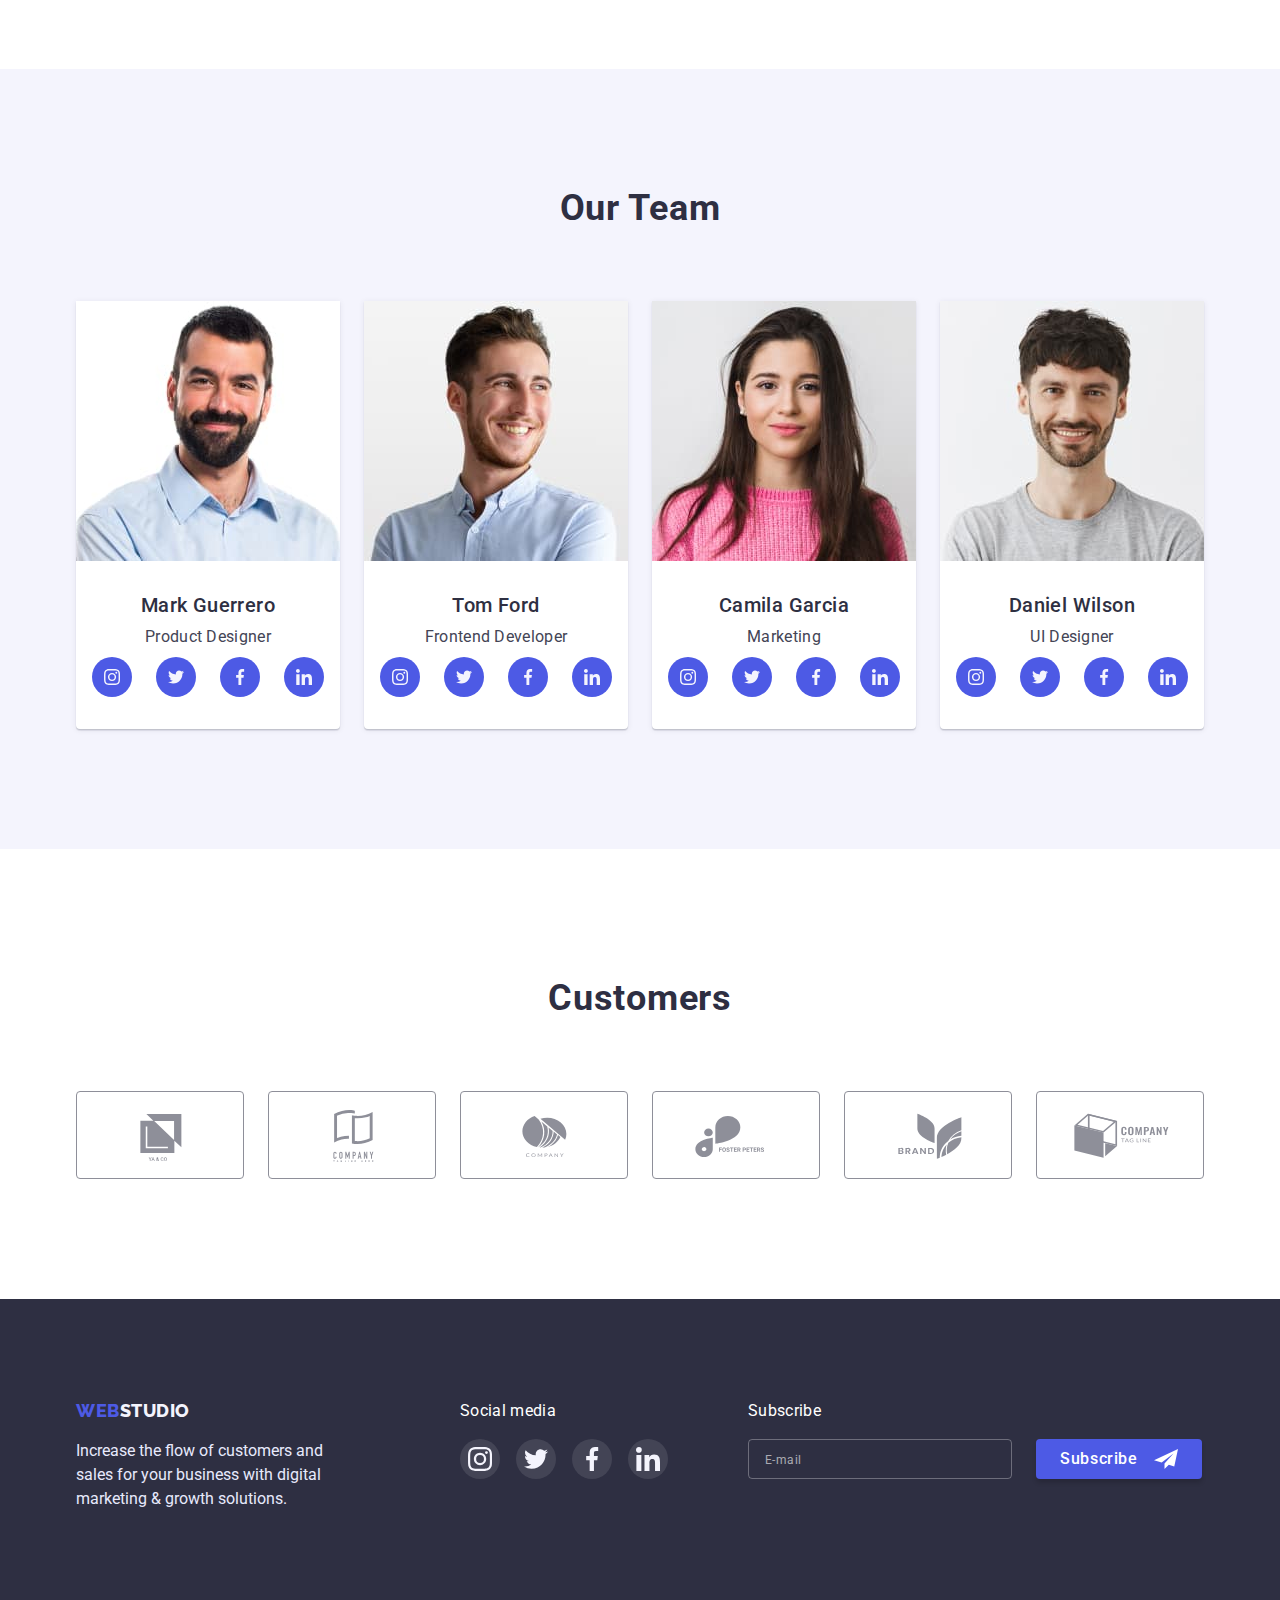
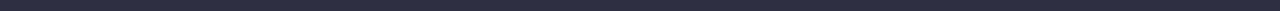
==== commit feab6320: "change forms" ====
--- a/index.html
+++ b/index.html
@@ -416,27 +416,23 @@
             </li>
           </ul>
         </div>
-        <div class="subscribe-form">
+        <div class="subscribe-form-wrap">
+          <p class="soc-media-text">Subscribe</p>
           <form class="subscribe-form">
-            <label for="email" class="subscribe-form-field"
-              ><span class="subscribe-form-input-des">Subscribe</span></label
-            >
-            <div class="subscribe-wrap">
-              <input
-                id="email"
-                type="email"
-                name="user_mail"
-                class="subscribe-form-input"
-                required
-                placeholder="E-mail"
-              />
-              <button class="subscribe-form-submit" type="submit">
-                Subscribe
-                <svg class="subscribe-form-icon" width="24" height="24">
-                  <use href="./images/icons.svg#icon-subscribe"></use>
-                </svg>
-              </button>
-            </div>
+            <input
+              id="email"
+              type="email"
+              name="user_mail"
+              class="subscribe-form-input"
+              required
+              placeholder="E-mail"
+            />
+            <button class="subscribe-form-submit" type="submit">
+              Subscribe
+              <svg class="subscribe-form-icon" width="24" height="24">
+                <use href="./images/icons.svg#icon-subscribe"></use>
+              </svg>
+            </button>
           </form>
         </div>
       </div>
--- a/css/styles.css
+++ b/css/styles.css
@@ -417,11 +417,13 @@
     margin-right: 80px;
 }
 .soc-media-text{
+    font-weight: 500px;
     margin-bottom: 16px;
 line-height: 1.5;
 letter-spacing: 0.02em;
 color: #FFFFFF;
 }
+
 .soc-media-list{
     display: flex;
     gap: 16px;
@@ -453,23 +455,10 @@
     background-color: #31D0AA;
 }
 
-.subscribe-wrap{
-    display: flex;
-        gap: 24px;
-}
-.subscribe-form-field {
-    display: flex;
-    flex-direction: column;
-}
-
-.subscribe-form-input-des {
-    margin-bottom: 16px;
-    line-height: 1.5;
-    font-weight: 500;
-        letter-spacing: 0.02em;
-        color: #FFFFFF;
-}
-
+.subscribe-form{
+    display: flex;
+    gap: 24px;
+}
 
 .subscribe-form-input {
     width: 264px;
@@ -500,8 +489,6 @@
 
 .subscribe-form-submit {
     display: flex;
-        align-items: center;
-        justify-content: center;
         gap: 16px;
 align-self: center;
 
@@ -666,7 +653,6 @@
 .modal {
     position: absolute;
     width: 408px;
-    height: 576px;
     top: 50%;
     left: 50%;
     transform: translate(-50%, -50%);
@@ -768,7 +754,7 @@
 .modal-form-icon{
 position: absolute;
 top: 50%;
-left: 6px;
+left: 16px;
 transform: translate(0%, -50%);
 transition: fill 250ms cubic-bezier(0.4, 0, 0.2, 1);
 }
